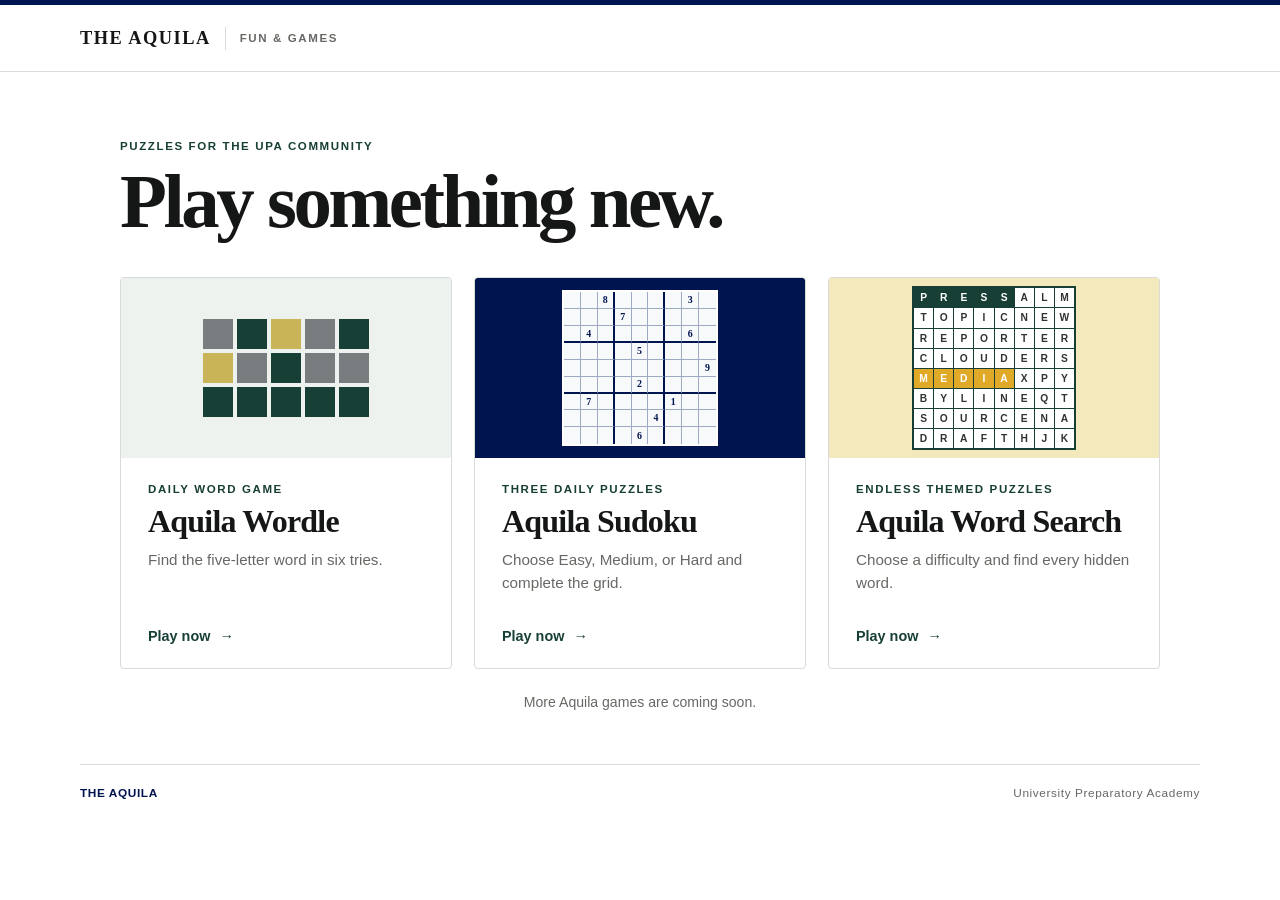
==== index.html @ 7558207d "Refresh bordered Word Search grid" ====
<!doctype html>
<html lang="en">
  <head>
    <meta charset="UTF-8">
    <meta name="viewport" content="width=device-width, initial-scale=1.0">
    <meta name="description" content="Daily games and puzzles from The Aquila at University Preparatory Academy.">
    <title>Fun &amp; Games | The Aquila</title>
    <link rel="stylesheet" href="./styles.css?v=4">
  </head>
  <body>
    <header class="masthead">
      <div class="masthead-inner">
        <a class="brand-lockup" href="https://upaquila.org" aria-label="Return to The Aquila">
          <span class="brand-name">THE AQUILA</span>
          <span class="brand-divider" aria-hidden="true"></span>
          <span class="brand-section">FUN &amp; GAMES</span>
        </a>
      </div>
    </header>

    <main>
      <section class="intro">
        <p class="eyebrow">PUZZLES FOR THE UPA COMMUNITY</p>
        <h1>Play something new.</h1>
      </section>

      <section class="game-grid" aria-label="Available games">
        <a class="game-card wordle-card" href="./wordle/">
          <div class="card-art wordle-art" aria-hidden="true">
            <div class="wordle-preview">
              <span></span><span></span><span></span><span></span><span></span>
              <span></span><span></span><span></span><span></span><span></span>
              <span></span><span></span><span></span><span></span><span></span>
            </div>
          </div>
          <div class="card-copy">
            <div>
              <p class="card-label">DAILY WORD GAME</p>
              <h2>Aquila Wordle</h2>
              <p>Find the five-letter word in six tries.</p>
            </div>
            <span class="play-link">Play now <span aria-hidden="true">→</span></span>
          </div>
        </a>

        <a class="game-card sudoku-card" href="./sudoku/">
          <div class="card-art sudoku-art" aria-hidden="true">
            <div class="sudoku-preview" id="sudoku-preview"></div>
          </div>
          <div class="card-copy">
            <div>
              <p class="card-label">THREE DAILY PUZZLES</p>
              <h2>Aquila Sudoku</h2>
              <p>Choose Easy, Medium, or Hard and complete the grid.</p>
            </div>
            <span class="play-link">Play now <span aria-hidden="true">→</span></span>
          </div>
        </a>

        <a class="game-card word-search-card" href="./word-search/">
          <div class="card-art word-search-art" aria-hidden="true">
            <div class="word-search-preview" id="word-search-preview"></div>
          </div>
          <div class="card-copy">
            <div>
              <p class="card-label">ENDLESS THEMED PUZZLES</p>
              <h2>Aquila Word Search</h2>
              <p>Choose a difficulty and find every hidden word.</p>
            </div>
            <span class="play-link">Play now <span aria-hidden="true">→</span></span>
          </div>
        </a>
      </section>

      <p class="coming-soon">More Aquila games are coming soon.</p>
    </main>

    <footer>
      <span>THE AQUILA</span>
      <span>University Preparatory Academy</span>
    </footer>
    <script>
      const parameters = new URLSearchParams(location.search)
      if (parameters.get("embed") === "1") {
        document.documentElement.classList.add("embed-page")
        document.querySelectorAll(".game-card").forEach((card) => {
          const destination = new URL(card.href)
          destination.searchParams.set("embed", "1")
          destination.searchParams.set("v", "13")
          card.href = destination
        })
      }

      const sudokuPreview = document.querySelector("#sudoku-preview")
      const previewValues = new Map([[2, 8], [7, 3], [12, 7], [19, 4], [25, 6], [31, 5], [44, 9], [49, 2], [55, 7], [60, 1], [68, 4], [76, 6]])
      for (let cellIndex = 0; cellIndex < 81; cellIndex += 1) {
        const cell = document.createElement("span")
        cell.textContent = previewValues.get(cellIndex) || ""
        sudokuPreview.appendChild(cell)
      }

      const wordSearchPreview = document.querySelector("#word-search-preview")
      const previewLetters = "PRESSALMTOPICNEWREPORTERCLOUDERSMEDIAXPYBYLINEQTSOURCENADRAFTHJK"
      const previewHighlights = new Map([[0, "green"], [1, "green"], [2, "green"], [3, "green"], [4, "green"], [32, "gold"], [33, "gold"], [34, "gold"], [35, "gold"], [36, "gold"]])
      previewLetters.split("").forEach((letter, index) => {
        const cell = document.createElement("span")
        cell.textContent = letter
        if (previewHighlights.has(index)) cell.className = previewHighlights.get(index)
        wordSearchPreview.appendChild(cell)
      })
    </script>
  </body>
</html>
---- styles.css ----
:root {
  --navy: #00144f;
  --gold: #e1a928;
  --green: #173f35;
  --ink: #151716;
  --muted: #656963;
  --line: #d8dbd8;
  --paper: #ffffff;
  --soft: #f4f6f5;
}

* { box-sizing: border-box; }
body { margin: 0; background: var(--paper); color: var(--ink); font-family: "Helvetica Neue", Helvetica, Arial, sans-serif; }
a { color: inherit; }
.masthead { border-top: 5px solid var(--navy); border-bottom: 1px solid var(--line); }
.masthead-inner { width: min(100% - 32px, 1120px); min-height: 66px; margin: 0 auto; display: flex; align-items: center; }
.brand-lockup { display: flex; align-items: center; gap: 14px; text-decoration: none; }
.brand-name { font-family: Georgia, "Times New Roman", serif; font-size: 1.15rem; font-weight: 800; letter-spacing: 0.08em; }
.brand-divider { width: 1px; height: 23px; background: var(--line); }
.brand-section, .eyebrow, .card-label { font-size: 0.72rem; font-weight: 750; letter-spacing: 0.14em; }
.brand-section { color: var(--muted); }
main { width: min(100% - 32px, 1040px); margin: 0 auto; padding: 68px 0 54px; }
.intro { max-width: 650px; margin-bottom: 38px; }
.eyebrow { margin: 0 0 12px; color: var(--green); }
.intro h1 { margin: 0; font-family: Georgia, "Times New Roman", serif; font-size: clamp(2.7rem, 8vw, 4.8rem); line-height: 0.98; letter-spacing: -0.045em; }
.intro > p:last-child { max-width: 560px; margin: 18px 0 0; color: var(--muted); font-size: 1.05rem; line-height: 1.55; }
.game-grid { display: grid; grid-template-columns: repeat(3, minmax(0, 1fr)); gap: 22px; }
.game-card { min-height: 390px; display: grid; grid-template-rows: 180px 1fr; overflow: hidden; border: 1px solid var(--line); border-radius: 4px; background: var(--paper); text-decoration: none; transition: transform 160ms ease, box-shadow 160ms ease; }
.game-card:hover { transform: translateY(-3px); box-shadow: 0 14px 38px rgb(15 27 22 / 0.1); }
.game-card:focus-visible { outline: 3px solid var(--gold); outline-offset: 3px; }
.card-art { display: grid; place-content: center; background: var(--soft); }
.wordle-art { background: #edf2ef; }
.wordle-preview { display: grid; grid-template-columns: repeat(5, 30px); gap: 4px; }
.wordle-preview span { width: 30px; height: 30px; border: 2px solid #cfd3d0; background: #fff; }
.wordle-preview span:nth-child(1), .wordle-preview span:nth-child(4), .wordle-preview span:nth-child(7), .wordle-preview span:nth-child(9), .wordle-preview span:nth-child(10) { border-color: #787c7e; background: #787c7e; }
.wordle-preview span:nth-child(3), .wordle-preview span:nth-child(6) { border-color: #c9b458; background: #c9b458; }
.wordle-preview span:nth-child(2), .wordle-preview span:nth-child(5), .wordle-preview span:nth-child(8), .wordle-preview span:nth-child(n+11) { border-color: var(--green); background: var(--green); }
.sudoku-art { background: var(--navy); }
.sudoku-preview { width: 156px; height: 156px; display: grid; grid-template-columns: repeat(9, 1fr); grid-template-rows: repeat(9, 1fr); border: 2px solid #fff; background: #f8f9fb; }
.sudoku-preview > span { display: grid; place-items: center; border-right: 1px solid #9da8c2; border-bottom: 1px solid #9da8c2; background: #f8f9fb; color: var(--navy); font-family: Georgia, "Times New Roman", serif; font-size: 0.62rem; font-weight: 700; line-height: 1; }
.sudoku-preview > span:nth-child(9n) { border-right: 0; }
.sudoku-preview > span:nth-child(n+73) { border-bottom: 0; }
.sudoku-preview > span:nth-child(3n):not(:nth-child(9n)) { border-right: 2px solid var(--navy); }
.sudoku-preview > span:nth-child(n+19):nth-child(-n+27), .sudoku-preview > span:nth-child(n+46):nth-child(-n+54) { border-bottom: 2px solid var(--navy); }
.word-search-art { background: #f4e9bd; }
.word-search-preview { width: 164px; height: 164px; display: grid; grid-template-columns: repeat(8, 1fr); grid-template-rows: repeat(8, 1fr); border: 2px solid var(--green); background: var(--green); gap: 1px; }
.word-search-preview span { display: grid; place-items: center; background: #fff; color: #303431; font-size: 0.64rem; font-weight: 750; }
.word-search-preview span.green { background: var(--green); color: #fff; }
.word-search-preview span.gold { background: var(--gold); color: #fff; }
.card-copy { min-height: 210px; padding: 25px 27px 24px; display: flex; flex-direction: column; justify-content: space-between; gap: 25px; }
.card-label { margin: 0 0 8px; color: var(--green); }
.card-copy h2 { margin: 0; font-family: Georgia, "Times New Roman", serif; font-size: 2rem; letter-spacing: -0.025em; }
.card-copy p:not(.card-label) { margin: 9px 0 0; color: var(--muted); font-size: 0.95rem; line-height: 1.5; }
.play-link { color: var(--green); font-size: 0.9rem; font-weight: 750; }
.play-link span { display: inline-block; margin-left: 5px; transition: transform 160ms ease; }
.game-card:hover .play-link span { transform: translateX(4px); }
.coming-soon { margin: 25px 0 0; color: var(--muted); font-size: 0.88rem; text-align: center; }
footer { width: min(100% - 32px, 1120px); margin: 0 auto; padding: 21px 0 25px; display: flex; justify-content: space-between; gap: 20px; border-top: 1px solid var(--line); color: var(--muted); font-size: 0.74rem; letter-spacing: 0.05em; }
footer span:first-child { color: var(--navy); font-weight: 800; }
.embed-page, .embed-page body { min-height: 0; background: transparent; }
.embed-page .masthead, .embed-page footer { display: none; }
.embed-page main { width: min(100% - 24px, 1040px); padding: 8px 0 20px; }
.embed-page .intro { margin-bottom: 28px; }
.embed-page .intro h1 { font-size: clamp(2.3rem, 7vw, 3.8rem); }

@media (max-width: 950px) {
  .game-grid { grid-template-columns: repeat(2, minmax(0, 1fr)); }
}

@media (max-width: 700px) {
  .masthead-inner { min-height: 58px; }
  .brand-lockup { gap: 9px; }
  .brand-name { font-size: 1rem; }
  .brand-section { font-size: 0.62rem; }
  main { padding-top: 42px; }
  .intro { margin-bottom: 28px; }
  .game-grid { grid-template-columns: 1fr; }
  .game-card { min-height: 350px; grid-template-rows: 155px 1fr; }
  .card-copy { min-height: 195px; }
  footer { flex-direction: column; gap: 7px; }
}

@media (prefers-reduced-motion: reduce) {
  *, *::before, *::after { transition-duration: 0.01ms !important; }
}
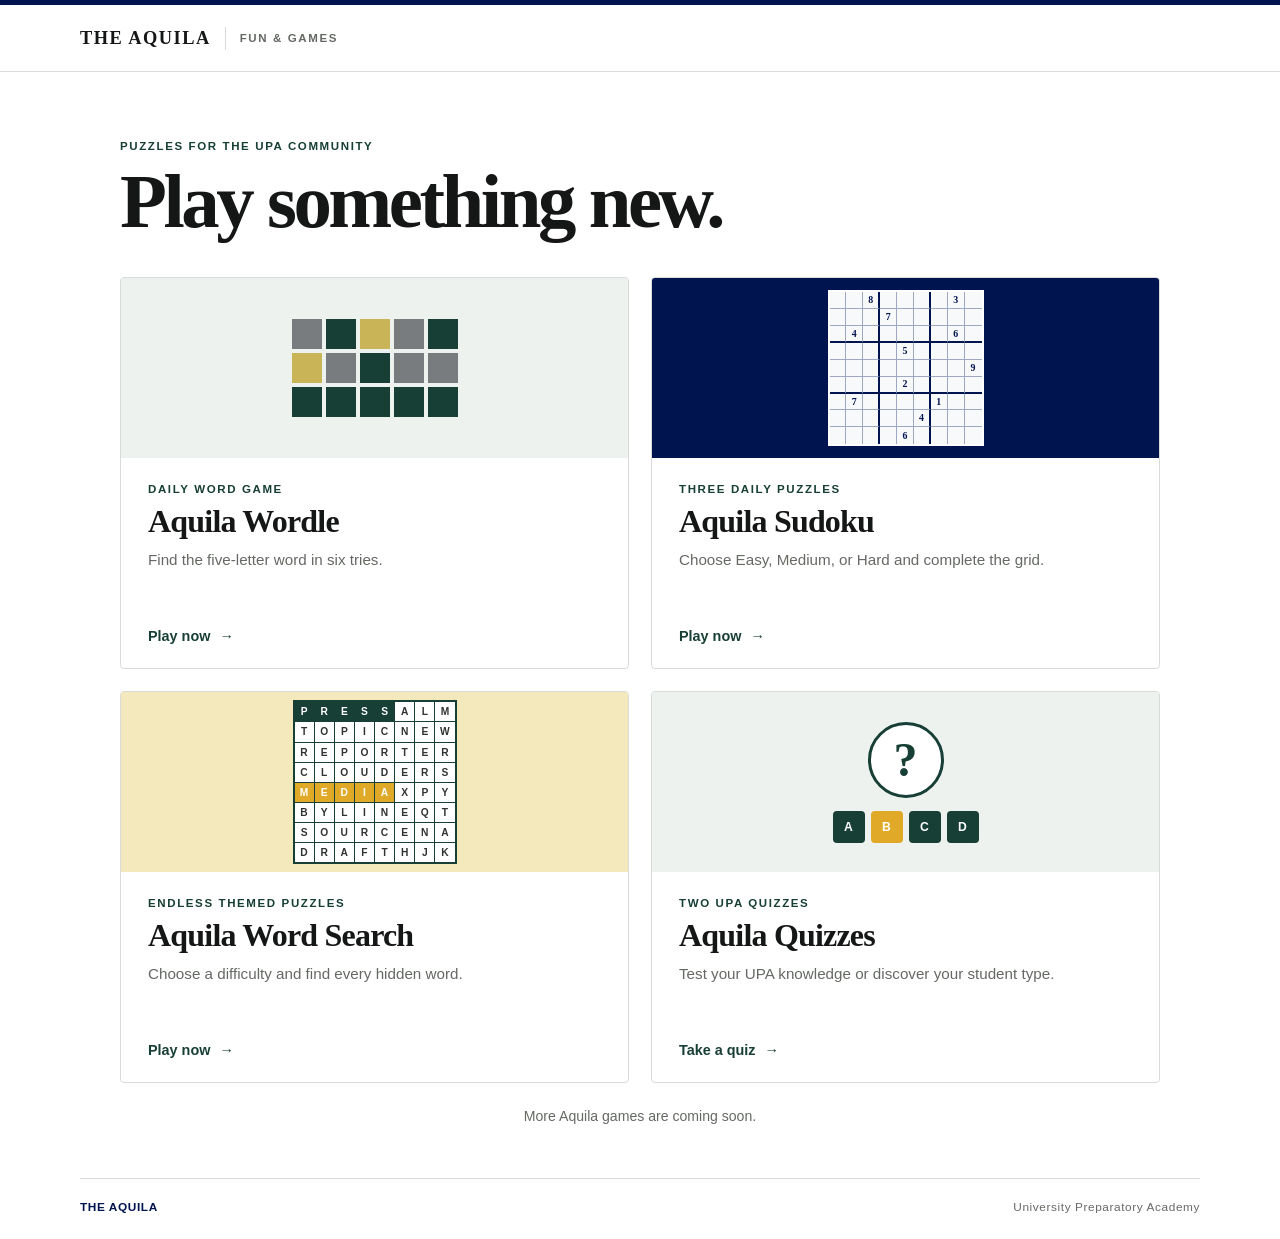
==== commit e57e9ad8: "Add Aquila Quizzes to game hub" ====
--- a/index.html
+++ b/index.html
@@ -5,7 +5,7 @@
     <meta name="viewport" content="width=device-width, initial-scale=1.0">
     <meta name="description" content="Daily games and puzzles from The Aquila at University Preparatory Academy.">
     <title>Fun &amp; Games | The Aquila</title>
-    <link rel="stylesheet" href="./styles.css?v=4">
+    <link rel="stylesheet" href="./styles.css?v=5">
   </head>
   <body>
     <header class="masthead">
@@ -70,6 +70,23 @@
             <span class="play-link">Play now <span aria-hidden="true">→</span></span>
           </div>
         </a>
+
+        <a class="game-card quizzes-card" href="./quizzes/">
+          <div class="card-art quizzes-art" aria-hidden="true">
+            <div class="quizzes-preview">
+              <strong>?</strong>
+              <div><span>A</span><span>B</span><span>C</span><span>D</span></div>
+            </div>
+          </div>
+          <div class="card-copy">
+            <div>
+              <p class="card-label">TWO UPA QUIZZES</p>
+              <h2>Aquila Quizzes</h2>
+              <p>Test your UPA knowledge or discover your student type.</p>
+            </div>
+            <span class="play-link">Take a quiz <span aria-hidden="true">→</span></span>
+          </div>
+        </a>
       </section>
 
       <p class="coming-soon">More Aquila games are coming soon.</p>
@@ -86,7 +103,7 @@
         document.querySelectorAll(".game-card").forEach((card) => {
           const destination = new URL(card.href)
           destination.searchParams.set("embed", "1")
-          destination.searchParams.set("v", "13")
+          destination.searchParams.set("v", "14")
           card.href = destination
         })
       }
--- a/styles.css
+++ b/styles.css
@@ -24,7 +24,7 @@
 .eyebrow { margin: 0 0 12px; color: var(--green); }
 .intro h1 { margin: 0; font-family: Georgia, "Times New Roman", serif; font-size: clamp(2.7rem, 8vw, 4.8rem); line-height: 0.98; letter-spacing: -0.045em; }
 .intro > p:last-child { max-width: 560px; margin: 18px 0 0; color: var(--muted); font-size: 1.05rem; line-height: 1.55; }
-.game-grid { display: grid; grid-template-columns: repeat(3, minmax(0, 1fr)); gap: 22px; }
+.game-grid { display: grid; grid-template-columns: repeat(2, minmax(0, 1fr)); gap: 22px; }
 .game-card { min-height: 390px; display: grid; grid-template-rows: 180px 1fr; overflow: hidden; border: 1px solid var(--line); border-radius: 4px; background: var(--paper); text-decoration: none; transition: transform 160ms ease, box-shadow 160ms ease; }
 .game-card:hover { transform: translateY(-3px); box-shadow: 0 14px 38px rgb(15 27 22 / 0.1); }
 .game-card:focus-visible { outline: 3px solid var(--gold); outline-offset: 3px; }
@@ -47,6 +47,12 @@
 .word-search-preview span { display: grid; place-items: center; background: #fff; color: #303431; font-size: 0.64rem; font-weight: 750; }
 .word-search-preview span.green { background: var(--green); color: #fff; }
 .word-search-preview span.gold { background: var(--gold); color: #fff; }
+.quizzes-art { background: #edf2ef; }
+.quizzes-preview { display: grid; justify-items: center; gap: 13px; }
+.quizzes-preview strong { width: 76px; height: 76px; display: grid; place-items: center; border: 3px solid var(--green); border-radius: 50%; background: #fff; color: var(--green); font-family: Georgia, "Times New Roman", serif; font-size: 3rem; line-height: 1; }
+.quizzes-preview div { display: grid; grid-template-columns: repeat(4, 32px); gap: 6px; }
+.quizzes-preview span { width: 32px; height: 32px; display: grid; place-items: center; border-radius: 4px; background: var(--green); color: #fff; font-size: 0.76rem; font-weight: 800; }
+.quizzes-preview span:nth-child(2) { background: var(--gold); }
 .card-copy { min-height: 210px; padding: 25px 27px 24px; display: flex; flex-direction: column; justify-content: space-between; gap: 25px; }
 .card-label { margin: 0 0 8px; color: var(--green); }
 .card-copy h2 { margin: 0; font-family: Georgia, "Times New Roman", serif; font-size: 2rem; letter-spacing: -0.025em; }
@@ -62,10 +68,6 @@
 .embed-page main { width: min(100% - 24px, 1040px); padding: 8px 0 20px; }
 .embed-page .intro { margin-bottom: 28px; }
 .embed-page .intro h1 { font-size: clamp(2.3rem, 7vw, 3.8rem); }
-
-@media (max-width: 950px) {
-  .game-grid { grid-template-columns: repeat(2, minmax(0, 1fr)); }
-}
 
 @media (max-width: 700px) {
   .masthead-inner { min-height: 58px; }
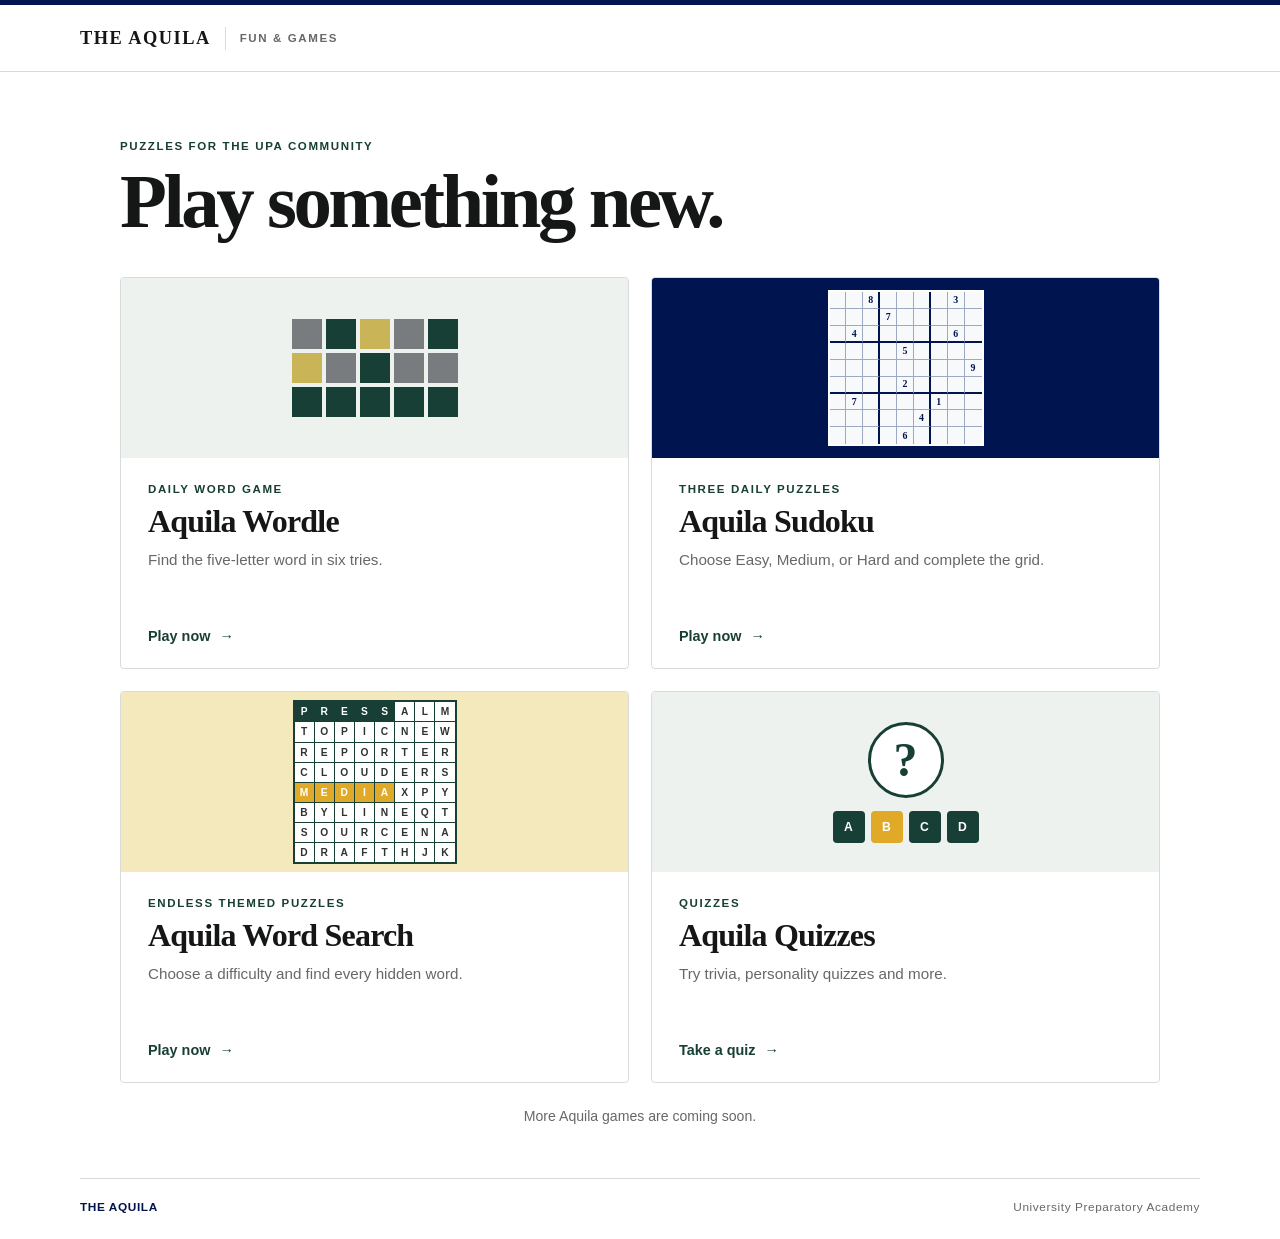
==== commit 5e8cafc8: "Make Quizzes card future-ready" ====
--- a/index.html
+++ b/index.html
@@ -80,9 +80,9 @@
           </div>
           <div class="card-copy">
             <div>
-              <p class="card-label">TWO UPA QUIZZES</p>
+              <p class="card-label">QUIZZES</p>
               <h2>Aquila Quizzes</h2>
-              <p>Test your UPA knowledge or discover your student type.</p>
+              <p>Try trivia, personality quizzes and more.</p>
             </div>
             <span class="play-link">Take a quiz <span aria-hidden="true">→</span></span>
           </div>
@@ -103,7 +103,7 @@
         document.querySelectorAll(".game-card").forEach((card) => {
           const destination = new URL(card.href)
           destination.searchParams.set("embed", "1")
-          destination.searchParams.set("v", "14")
+          destination.searchParams.set("v", "15")
           card.href = destination
         })
       }
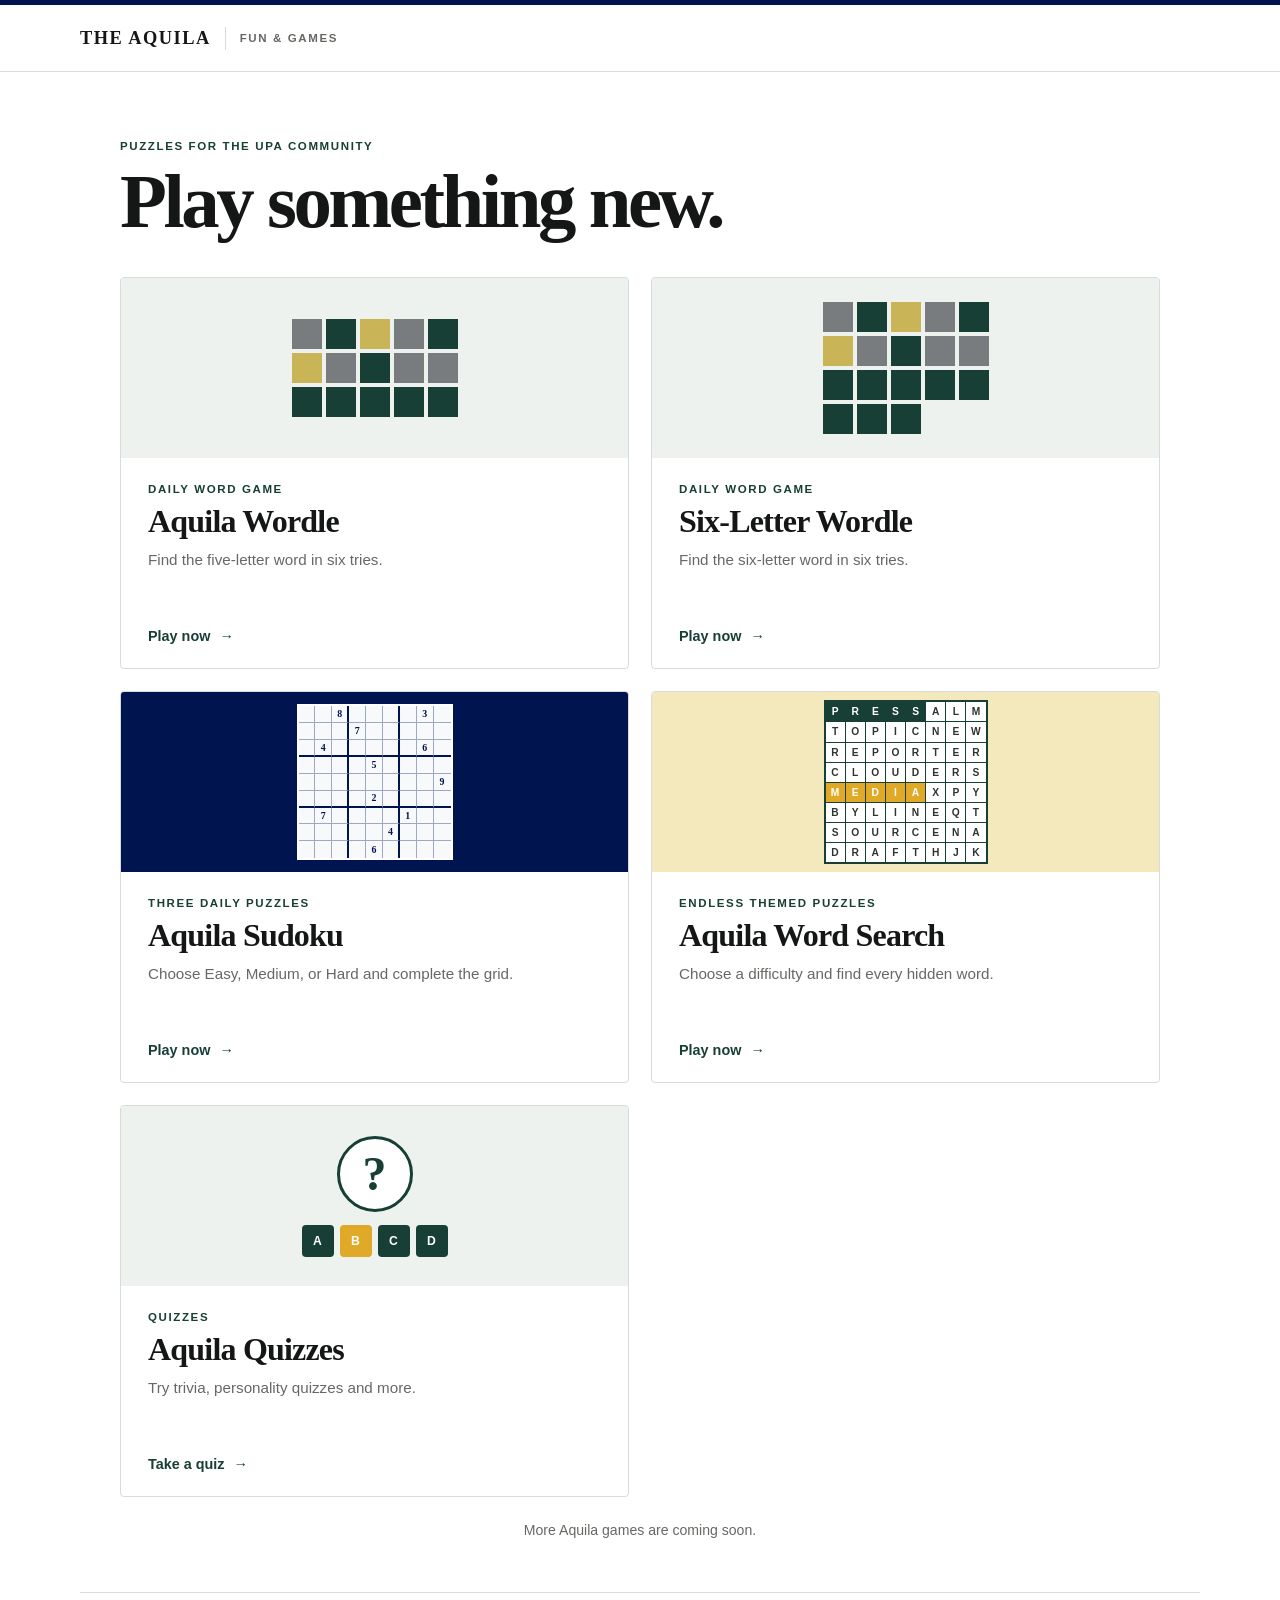
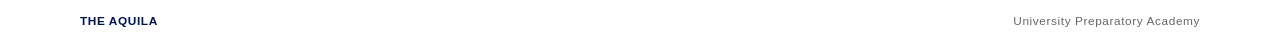
==== commit c5a06639: "Add six-letter Wordle to the games hub" ====
--- a/index.html
+++ b/index.html
@@ -5,7 +5,7 @@
     <meta name="viewport" content="width=device-width, initial-scale=1.0">
     <meta name="description" content="Daily games and puzzles from The Aquila at University Preparatory Academy.">
     <title>Fun &amp; Games | The Aquila</title>
-    <link rel="stylesheet" href="./styles.css?v=5">
+    <link rel="stylesheet" href="./styles.css?v=6">
   </head>
   <body>
     <header class="masthead">
@@ -38,6 +38,24 @@
               <p class="card-label">DAILY WORD GAME</p>
               <h2>Aquila Wordle</h2>
               <p>Find the five-letter word in six tries.</p>
+            </div>
+            <span class="play-link">Play now <span aria-hidden="true">→</span></span>
+          </div>
+        </a>
+
+        <a class="game-card wordle-card wordle-six-card" href="./wordle-6/">
+          <div class="card-art wordle-art" aria-hidden="true">
+            <div class="wordle-preview wordle-six-preview">
+              <span></span><span></span><span></span><span></span><span></span><span></span>
+              <span></span><span></span><span></span><span></span><span></span><span></span>
+              <span></span><span></span><span></span><span></span><span></span><span></span>
+            </div>
+          </div>
+          <div class="card-copy">
+            <div>
+              <p class="card-label">DAILY WORD GAME</p>
+              <h2>Six-Letter Wordle</h2>
+              <p>Find the six-letter word in six tries.</p>
             </div>
             <span class="play-link">Play now <span aria-hidden="true">→</span></span>
           </div>
@@ -103,8 +121,9 @@
         document.querySelectorAll(".game-card").forEach((card) => {
           const destination = new URL(card.href)
           destination.searchParams.set("embed", "1")
-          destination.searchParams.set("v", "15")
+          destination.searchParams.set("v", "17")
           card.href = destination
+          card.addEventListener("click", () => window.scrollTo({ top: 0, behavior: "auto" }))
         })
       }
 
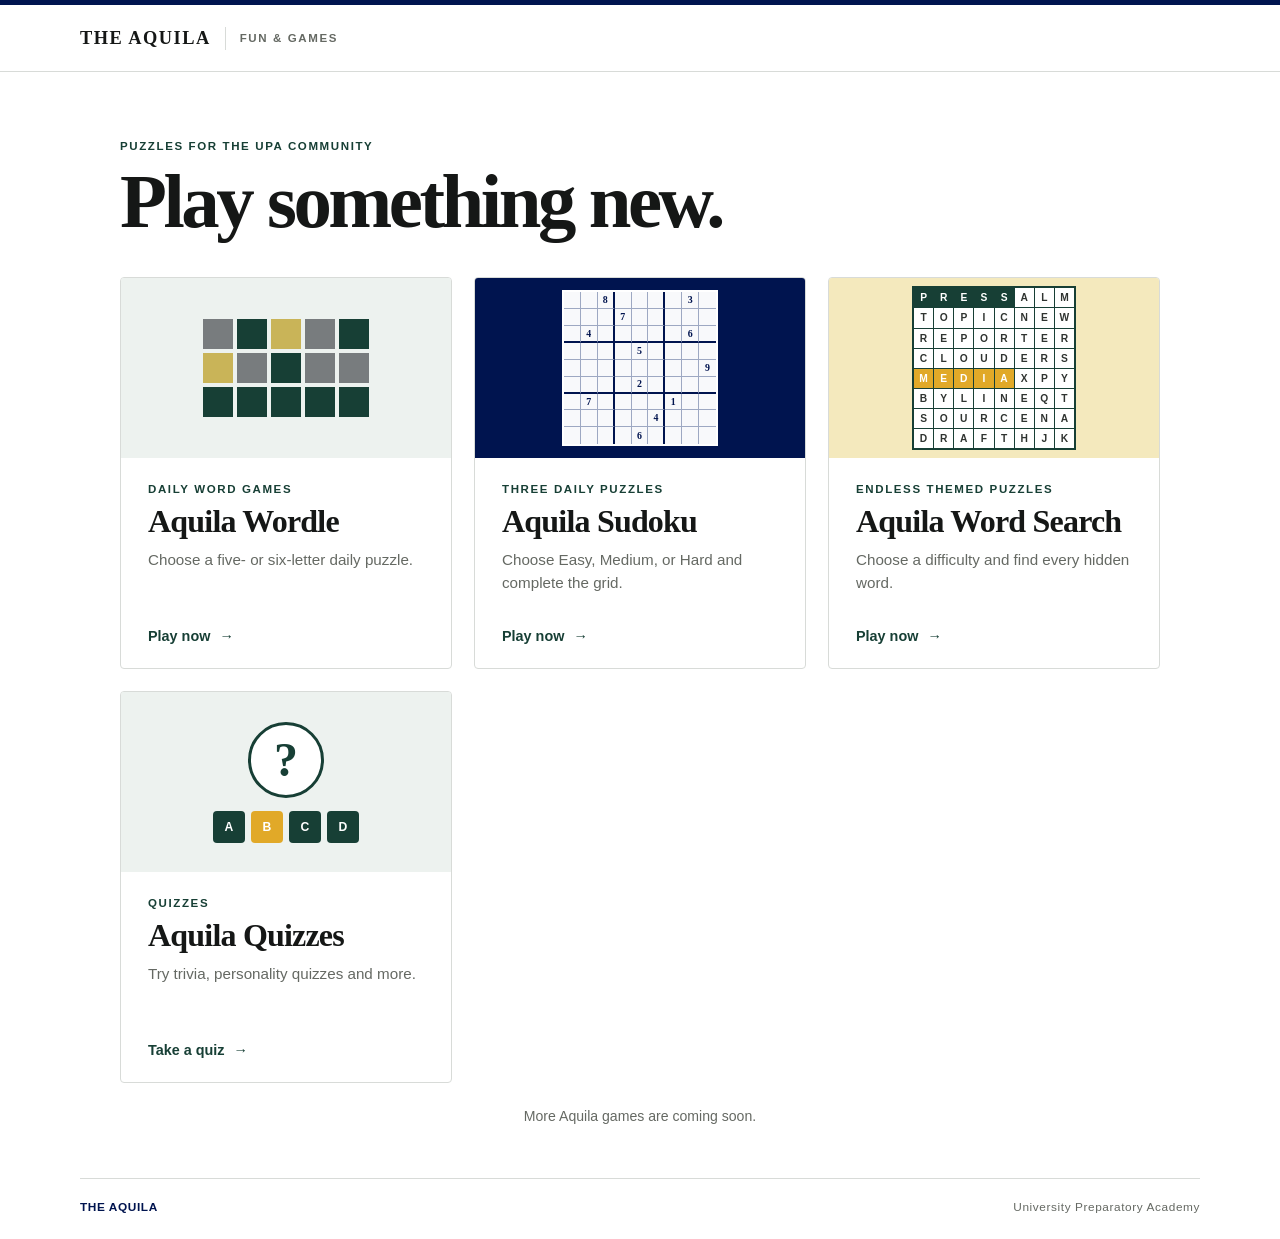
==== commit 814b0e2c: "Open a Wordle mode chooser from the hub" ====
--- a/index.html
+++ b/index.html
@@ -5,7 +5,7 @@
     <meta name="viewport" content="width=device-width, initial-scale=1.0">
     <meta name="description" content="Daily games and puzzles from The Aquila at University Preparatory Academy.">
     <title>Fun &amp; Games | The Aquila</title>
-    <link rel="stylesheet" href="./styles.css?v=6">
+    <link rel="stylesheet" href="./styles.css?v=7">
   </head>
   <body>
     <header class="masthead">
@@ -25,7 +25,7 @@
       </section>
 
       <section class="game-grid" aria-label="Available games">
-        <a class="game-card wordle-card" href="./wordle/">
+        <a class="game-card wordle-card" href="./wordle-choice/">
           <div class="card-art wordle-art" aria-hidden="true">
             <div class="wordle-preview">
               <span></span><span></span><span></span><span></span><span></span>
@@ -35,27 +35,9 @@
           </div>
           <div class="card-copy">
             <div>
-              <p class="card-label">DAILY WORD GAME</p>
+              <p class="card-label">DAILY WORD GAMES</p>
               <h2>Aquila Wordle</h2>
-              <p>Find the five-letter word in six tries.</p>
-            </div>
-            <span class="play-link">Play now <span aria-hidden="true">→</span></span>
-          </div>
-        </a>
-
-        <a class="game-card wordle-card wordle-six-card" href="./wordle-6/">
-          <div class="card-art wordle-art" aria-hidden="true">
-            <div class="wordle-preview wordle-six-preview">
-              <span></span><span></span><span></span><span></span><span></span><span></span>
-              <span></span><span></span><span></span><span></span><span></span><span></span>
-              <span></span><span></span><span></span><span></span><span></span><span></span>
-            </div>
-          </div>
-          <div class="card-copy">
-            <div>
-              <p class="card-label">DAILY WORD GAME</p>
-              <h2>Six-Letter Wordle</h2>
-              <p>Find the six-letter word in six tries.</p>
+              <p>Choose a five- or six-letter daily puzzle.</p>
             </div>
             <span class="play-link">Play now <span aria-hidden="true">→</span></span>
           </div>
@@ -121,7 +103,7 @@
         document.querySelectorAll(".game-card").forEach((card) => {
           const destination = new URL(card.href)
           destination.searchParams.set("embed", "1")
-          destination.searchParams.set("v", "17")
+          destination.searchParams.set("v", "18")
           card.href = destination
           card.addEventListener("click", () => window.scrollTo({ top: 0, behavior: "auto" }))
         })
--- a/styles.css
+++ b/styles.css
@@ -24,8 +24,9 @@
 .eyebrow { margin: 0 0 12px; color: var(--green); }
 .intro h1 { margin: 0; font-family: Georgia, "Times New Roman", serif; font-size: clamp(2.7rem, 8vw, 4.8rem); line-height: 0.98; letter-spacing: -0.045em; }
 .intro > p:last-child { max-width: 560px; margin: 18px 0 0; color: var(--muted); font-size: 1.05rem; line-height: 1.55; }
-.game-grid { display: grid; grid-template-columns: repeat(2, minmax(0, 1fr)); gap: 22px; }
-.game-card { min-height: 390px; display: grid; grid-template-rows: 180px 1fr; overflow: hidden; border: 1px solid var(--line); border-radius: 4px; background: var(--paper); text-decoration: none; transition: transform 160ms ease, box-shadow 160ms ease; }
+.game-grid { display: grid; grid-template-columns: repeat(6, minmax(0, 1fr)); gap: 22px; }
+.game-card { grid-column: span 2; min-height: 390px; display: grid; grid-template-rows: 180px 1fr; overflow: hidden; border: 1px solid var(--line); border-radius: 4px; background: var(--paper); text-decoration: none; transition: transform 160ms ease, box-shadow 160ms ease; }
+.game-card:nth-last-child(2):nth-child(3n + 1) { grid-column: 2 / span 2; }
 .game-card:hover { transform: translateY(-3px); box-shadow: 0 14px 38px rgb(15 27 22 / 0.1); }
 .game-card:focus-visible { outline: 3px solid var(--gold); outline-offset: 3px; }
 .card-art { display: grid; place-content: center; background: var(--soft); }
@@ -35,6 +36,12 @@
 .wordle-preview span:nth-child(1), .wordle-preview span:nth-child(4), .wordle-preview span:nth-child(7), .wordle-preview span:nth-child(9), .wordle-preview span:nth-child(10) { border-color: #787c7e; background: #787c7e; }
 .wordle-preview span:nth-child(3), .wordle-preview span:nth-child(6) { border-color: #c9b458; background: #c9b458; }
 .wordle-preview span:nth-child(2), .wordle-preview span:nth-child(5), .wordle-preview span:nth-child(8), .wordle-preview span:nth-child(n+11) { border-color: var(--green); background: var(--green); }
+.wordle-six-preview { grid-template-columns: repeat(6, 26px); }
+.wordle-six-preview span { width: 26px; height: 26px; }
+.wordle-six-preview span:nth-child(n) { border-color: #cfd3d0; background: #fff; }
+.wordle-six-preview span:nth-child(1), .wordle-six-preview span:nth-child(4), .wordle-six-preview span:nth-child(8), .wordle-six-preview span:nth-child(11) { border-color: #787c7e; background: #787c7e; }
+.wordle-six-preview span:nth-child(2), .wordle-six-preview span:nth-child(9) { border-color: #c9b458; background: #c9b458; }
+.wordle-six-preview span:nth-child(3), .wordle-six-preview span:nth-child(5), .wordle-six-preview span:nth-child(6), .wordle-six-preview span:nth-child(n+13) { border-color: var(--green); background: var(--green); }
 .sudoku-art { background: var(--navy); }
 .sudoku-preview { width: 156px; height: 156px; display: grid; grid-template-columns: repeat(9, 1fr); grid-template-rows: repeat(9, 1fr); border: 2px solid #fff; background: #f8f9fb; }
 .sudoku-preview > span { display: grid; place-items: center; border-right: 1px solid #9da8c2; border-bottom: 1px solid #9da8c2; background: #f8f9fb; color: var(--navy); font-family: Georgia, "Times New Roman", serif; font-size: 0.62rem; font-weight: 700; line-height: 1; }
@@ -77,11 +84,18 @@
   main { padding-top: 42px; }
   .intro { margin-bottom: 28px; }
   .game-grid { grid-template-columns: 1fr; }
+  .game-card, .game-card:nth-last-child(2):nth-child(3n + 1) { grid-column: 1; width: 100%; }
   .game-card { min-height: 350px; grid-template-rows: 155px 1fr; }
   .card-copy { min-height: 195px; }
   footer { flex-direction: column; gap: 7px; }
 }
 
+@media (min-width: 701px) and (max-width: 900px) {
+  .game-grid { grid-template-columns: repeat(2, minmax(0, 1fr)); }
+  .game-card, .game-card:nth-last-child(2):nth-child(3n + 1) { grid-column: auto; }
+  .game-card:last-child:nth-child(odd) { grid-column: 1 / -1; width: calc(50% - 11px); justify-self: center; }
+}
+
 @media (prefers-reduced-motion: reduce) {
   *, *::before, *::after { transition-duration: 0.01ms !important; }
 }
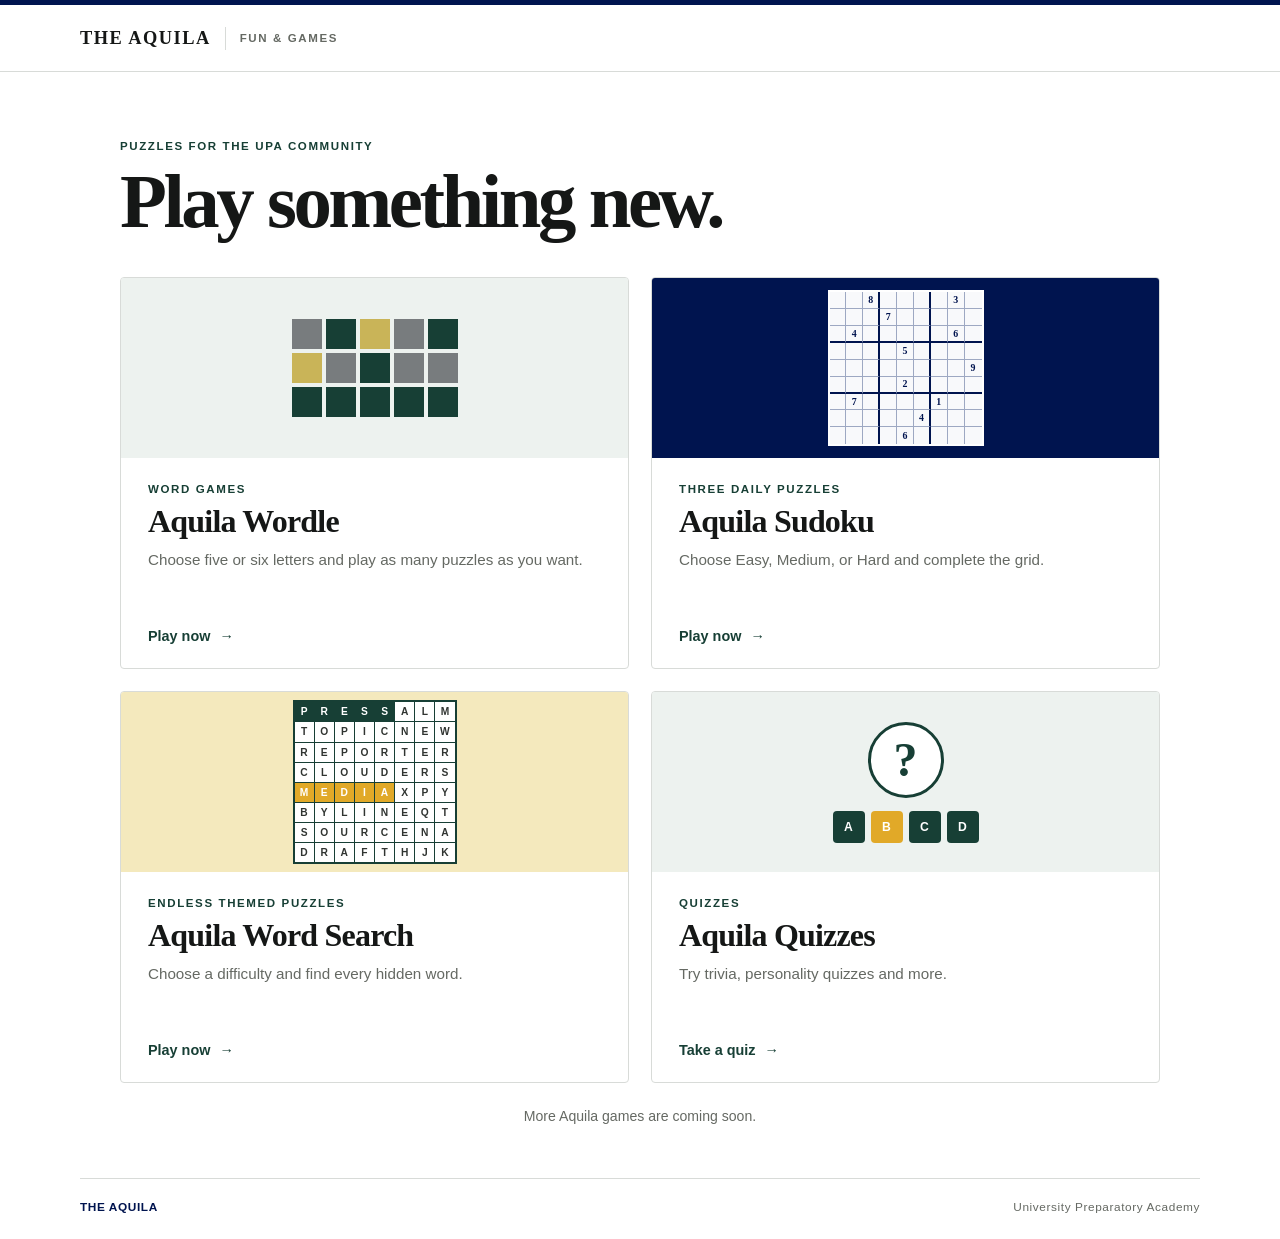
==== commit 22998007: "Make Wordle puzzles unlimited" ====
--- a/index.html
+++ b/index.html
@@ -35,9 +35,9 @@
           </div>
           <div class="card-copy">
             <div>
-              <p class="card-label">DAILY WORD GAMES</p>
+              <p class="card-label">WORD GAMES</p>
               <h2>Aquila Wordle</h2>
-              <p>Choose a five- or six-letter daily puzzle.</p>
+              <p>Choose five or six letters and play as many puzzles as you want.</p>
             </div>
             <span class="play-link">Play now <span aria-hidden="true">→</span></span>
           </div>
@@ -103,7 +103,7 @@
         document.querySelectorAll(".game-card").forEach((card) => {
           const destination = new URL(card.href)
           destination.searchParams.set("embed", "1")
-          destination.searchParams.set("v", "18")
+          destination.searchParams.set("v", "19")
           card.href = destination
           card.addEventListener("click", () => window.scrollTo({ top: 0, behavior: "auto" }))
         })
--- a/styles.css
+++ b/styles.css
@@ -24,9 +24,8 @@
 .eyebrow { margin: 0 0 12px; color: var(--green); }
 .intro h1 { margin: 0; font-family: Georgia, "Times New Roman", serif; font-size: clamp(2.7rem, 8vw, 4.8rem); line-height: 0.98; letter-spacing: -0.045em; }
 .intro > p:last-child { max-width: 560px; margin: 18px 0 0; color: var(--muted); font-size: 1.05rem; line-height: 1.55; }
-.game-grid { display: grid; grid-template-columns: repeat(6, minmax(0, 1fr)); gap: 22px; }
-.game-card { grid-column: span 2; min-height: 390px; display: grid; grid-template-rows: 180px 1fr; overflow: hidden; border: 1px solid var(--line); border-radius: 4px; background: var(--paper); text-decoration: none; transition: transform 160ms ease, box-shadow 160ms ease; }
-.game-card:nth-last-child(2):nth-child(3n + 1) { grid-column: 2 / span 2; }
+.game-grid { display: grid; grid-template-columns: repeat(2, minmax(0, 1fr)); gap: 22px; }
+.game-card { min-height: 390px; display: grid; grid-template-rows: 180px 1fr; overflow: hidden; border: 1px solid var(--line); border-radius: 4px; background: var(--paper); text-decoration: none; transition: transform 160ms ease, box-shadow 160ms ease; }
 .game-card:hover { transform: translateY(-3px); box-shadow: 0 14px 38px rgb(15 27 22 / 0.1); }
 .game-card:focus-visible { outline: 3px solid var(--gold); outline-offset: 3px; }
 .card-art { display: grid; place-content: center; background: var(--soft); }
@@ -36,12 +35,6 @@
 .wordle-preview span:nth-child(1), .wordle-preview span:nth-child(4), .wordle-preview span:nth-child(7), .wordle-preview span:nth-child(9), .wordle-preview span:nth-child(10) { border-color: #787c7e; background: #787c7e; }
 .wordle-preview span:nth-child(3), .wordle-preview span:nth-child(6) { border-color: #c9b458; background: #c9b458; }
 .wordle-preview span:nth-child(2), .wordle-preview span:nth-child(5), .wordle-preview span:nth-child(8), .wordle-preview span:nth-child(n+11) { border-color: var(--green); background: var(--green); }
-.wordle-six-preview { grid-template-columns: repeat(6, 26px); }
-.wordle-six-preview span { width: 26px; height: 26px; }
-.wordle-six-preview span:nth-child(n) { border-color: #cfd3d0; background: #fff; }
-.wordle-six-preview span:nth-child(1), .wordle-six-preview span:nth-child(4), .wordle-six-preview span:nth-child(8), .wordle-six-preview span:nth-child(11) { border-color: #787c7e; background: #787c7e; }
-.wordle-six-preview span:nth-child(2), .wordle-six-preview span:nth-child(9) { border-color: #c9b458; background: #c9b458; }
-.wordle-six-preview span:nth-child(3), .wordle-six-preview span:nth-child(5), .wordle-six-preview span:nth-child(6), .wordle-six-preview span:nth-child(n+13) { border-color: var(--green); background: var(--green); }
 .sudoku-art { background: var(--navy); }
 .sudoku-preview { width: 156px; height: 156px; display: grid; grid-template-columns: repeat(9, 1fr); grid-template-rows: repeat(9, 1fr); border: 2px solid #fff; background: #f8f9fb; }
 .sudoku-preview > span { display: grid; place-items: center; border-right: 1px solid #9da8c2; border-bottom: 1px solid #9da8c2; background: #f8f9fb; color: var(--navy); font-family: Georgia, "Times New Roman", serif; font-size: 0.62rem; font-weight: 700; line-height: 1; }
@@ -84,18 +77,11 @@
   main { padding-top: 42px; }
   .intro { margin-bottom: 28px; }
   .game-grid { grid-template-columns: 1fr; }
-  .game-card, .game-card:nth-last-child(2):nth-child(3n + 1) { grid-column: 1; width: 100%; }
   .game-card { min-height: 350px; grid-template-rows: 155px 1fr; }
   .card-copy { min-height: 195px; }
   footer { flex-direction: column; gap: 7px; }
 }
 
-@media (min-width: 701px) and (max-width: 900px) {
-  .game-grid { grid-template-columns: repeat(2, minmax(0, 1fr)); }
-  .game-card, .game-card:nth-last-child(2):nth-child(3n + 1) { grid-column: auto; }
-  .game-card:last-child:nth-child(odd) { grid-column: 1 / -1; width: calc(50% - 11px); justify-self: center; }
-}
-
 @media (prefers-reduced-motion: reduce) {
   *, *::before, *::after { transition-duration: 0.01ms !important; }
 }
